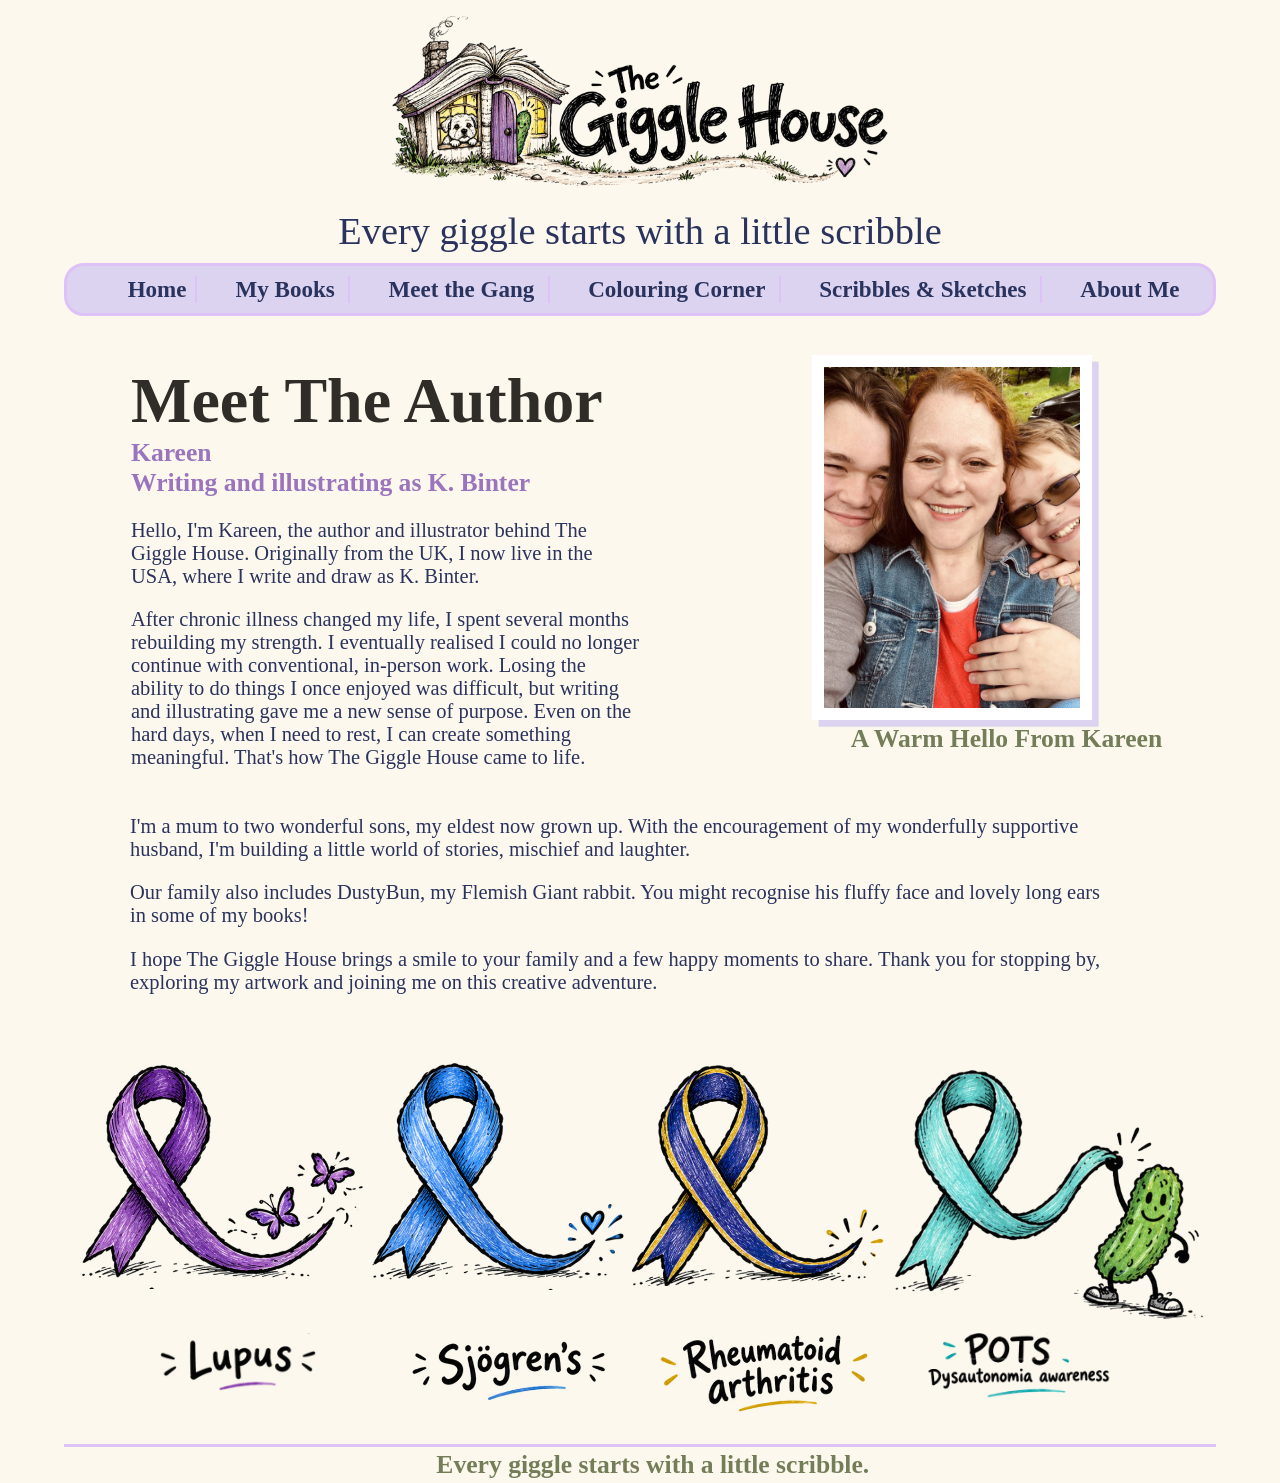
==== html/bios/author.html @ c8bb25c6 "Initial Website Commit The initial website - Completed." ====
<!DOCTYPE html>

<html lang="en">

<head>
    <meta charset="utf-8" />
    <title>The Giggle House - Meet The Author</title>

    <link rel="stylesheet" href="../../css/masterstyle.css" />
    <link rel="stylesheet" href="../../css/authorBio.css" />

    <style>
    </style>

</head>

<body>

    <div id="imageTop">

        <img src="../../res/images/GiggleHouseTitle.jpg" alt="Giggle House Logo" id="GiggleLogo" />


    </div>

    <p id="logoText">Every giggle starts with a little scribble</p>

    <div class="taskBar">

        <ul class="taskList">
            <li class="item" id="homeLink"><b><a href="../../index.html">Home</a></b></li>
            <li class="item"><b><a href="../books/booklist.html">My Books</a></b></li>
            <li class="item"><b><a href="../bios/biolist.html">Meet the Gang</a></b></li>
            <li class="item"><b><a href="../other/comingsoon.html">Colouring Corner</a></b></li>
            <li class="item"><b><a href="../other/comingsoon.html">Scribbles & Sketches</a></b></li>
            <li class="item"><b><a href="../bios/author.html">About Me</a></b></li>
        </ul>

    </div>

    <div class="body">
        <table class="bodyOne">
            <tr>
                <td>
                    <h1 class="bodyHeading">Meet The Author</h1>
                    <h2 class="bodyHeadingTwo">
                        Kareen
                    </h2>
                    <h2 class="bodyHeadingTwo">
                        Writing and illustrating as K. Binter
                    </h2>

                    <div class="bodyParagraph">
                        <p>Hello, I'm Kareen, the author and illustrator behind The Giggle House. Originally from the UK, I now live in the USA, where I write and draw as K. Binter.</p>

                        <p>
                            After chronic illness changed my life, I spent several months rebuilding my strength. I eventually realised I could no longer continue with conventional, in-person work.
                            Losing the ability to do things I once enjoyed was difficult, but writing and illustrating gave me a new sense of purpose. Even on the hard days, when I need to rest, I can create something meaningful.
                            That's how The Giggle House came to life.
                        </p>
                       

                    </div>
                </td>
                <td class="authorSide">
                    <img src="../../res/images/AuthorPhoto.jpg" alt="Photo Of Author" id="authorPhoto" />
                    <br />
                    <h3>A Warm Hello From Kareen</h3>
                </td>

        </table>
        <table class="bodyOne">
            <tr>
                <td class="bodyParagraph" id="bodyParagraphTwo">
                    <p>I'm a mum to two wonderful sons, my eldest now grown up. With the encouragement of my wonderfully supportive husband, I'm building a little world of stories, mischief and laughter.</p>
                    <p>Our family also includes DustyBun, my Flemish Giant rabbit. You might recognise his fluffy face and lovely long ears in some of my books!</p>
                    <p>
                        I hope The Giggle House brings a smile to your family and a few happy moments to share.
                        Thank you for stopping by, exploring my artwork and joining me on this creative adventure.
                    </p>
                </td>
            </tr>
            
        </table>
        <table id="ribbonContainer">
            <tr >
                <td>
                    <img src="../../res/images/LupusRibbon.jpg" alt="Lupus Ribbon" class="ribbon" id="lupusRibbon"/>
                </td>
                <td>
                    <img src="../../res/images/Ribbon_Sjogrens.jpg" alt="Sjogrens Ribbon" class="ribbon" />
                </td>
                <td>
                    <img src="../../res/images/ArthritisRibbon.jpg" alt="Rheumatoid Arthritis Ribbon" class="ribbon" />
                </td>
                <td>
                    <img src="../../res/images/PotsRibbon.jpg" alt="POTS Ribbon" class="ribbon" id="potsRibbon"/>
                </td>
            </tr>
            <tr id="lableContainer">
                <td>
                    <img src="../../res/images/LupusLable.jpg" alt="Lupus Lable" class="label" id="lupus"/>
                </td>
                <td>
                    <img src="../../res/images/SjogrensLable.jpg" alt="Sjogrens Lable" class="label" id="sjogrens"/>
                </td>
                <td>
                    <img src="../../res/images/ArthritisLable.jpg" alt="Rheumatoid Arthritis Lable" class="label" id="arthritis"/>
                </td>
                <td>
                    <img src="../../res/images/PotsLable.jpg" alt="POTS Lable" class="label" id="pots"/>
                </td>
            </tr>
        </table>
        <table class="bodySep">
            <tr>
                <td>
                    <h3 id="everyGiggle" style="margin-right: 8vw">Every giggle starts with a little scribble.</h3>
                </td>
            </tr>
        </table>
    </div>

   


</body>

</html>
---- css/masterstyle.css ----
/*REM = px / 16*/

body {
    background-color: #fcf8ed;
    margin: 0;
    font-family: Gabriola;
}

h1 {
    color: #050506
}

p {
    color: #2a335d;
}

#GiggleLogo { /*Master styling for the primary logo of the Giggle House*/
    width: 40vw;
    height: auto;
    display: block;
    margin-left: auto;
    margin-right: auto;
   
}

#logoText {
    margin: 0 auto;
    font-size: clamp(1rem, 3vw, 4rem);
    text-align: center;
    padding-bottom: 10px;
}

.taskBar { /* Master styling for the taskbar*/
    background-color: #dcd3f0;
    border-radius: 20px;
    width: 90vw;
    height: auto;
    min-height: 5vh;
    margin: 0 auto; /* Centers the taskbar */
    padding: 0.625em 1.25rem;
    display: flex;
    gap: 0;
    align-items: center;
    border: 0.25vw solid #dec1f7;
    overflow:hidden;
    box-sizing: border-box;
}

.taskBar b a {
    color: #2a335d;
}

.taskList { /*Master styling for the taskbar contents*/
    display: flex;
    align-items: center;
    margin: 0;
    list-style: none;
    width: 100%;
    box-sizing: border-box;
    overflow: hidden;
    justify-content: space-evenly;
 
}

.item { /*Each ul item*/
   flex: 0 0 auto;
   min-width: 0;
   padding: 0 0.5rem;
   white-space: nowrap;
   text-align: center;
 
}

.item a { /*each ul link*/
    text-decoration: none;
    font-size: clamp(0.65rem, 1.8vw, 4.0rem);
    white-space: nowrap;
    text-overflow: ellipsis;
    overflow: hidden;
    display: block;
}

.item a:hover {
    color: #9b74be;
}

.item + .item { /*creates the dividers*/
    border-left: 0.2vw solid #dec1f7;
    padding-left: 3vw;
    padding-right: 1vw;
}

#homeLink {
    padding-left: 0 !important;
}

#everyGiggle {
    text-align: center;
    color: #737e59;
}
---- css/authorBio.css ----
.bodyHeading {
    color: #302d29;
    font-size: 5vw;
    text-align: left;
    padding: 0;
    padding-left: 10vw;
    padding-top: 5vh;
    margin: 0;
}

.bodyParagraph {
    color: #302d29;
    text-align: left;
    padding:0;
    padding-left: 10vw;
    margin: 0;
    font-size: 1.6vw;
    width:40vw;
    height: auto;
}

.body h2{
    padding:0;
    margin: 0;
    color: #9b74be;
    padding-left: 10vw;
    font-size: 2vw;
}
.body h3 {
    padding: 0;
    margin: 0;
    color: #737e59;
    padding-left: 10vw;
    font-size: 2vw;
}

#authorPhoto {
    width: 20vw;
    height: auto;
    padding: 0;
    margin-left: auto;
    margin-right: auto;
    border: 1vw solid white;
    box-shadow: 0.521vw 0.521vw #dcd3f0;
}

.authorSide {
    padding-left: 13vw;
}

    .authorSide h3 {
     
        padding-left: 3vw;
    }

#bodyParagraphTwo {
    width: 77vw;
    height: auto;
    padding-top:0;
    margin:0;
    
}



#ribbonContainer {
    display: flex;
    justify-content: center;
}

.ribbon {
    width: 20vw;
    height: auto;
  
}

#lupusRibbon {
    width: 23vw;
}

#potsRibbon {
    width: 25vw;
    margin-top: 5vh;
}

.bodySep {
    margin: 0 auto;
    width: 90vw;
    border-top: 0.25vw solid #dec1f7;
}

#everyGiggle {
    text-align: center;
    color: #737e59;
}

#lableContainer {
    display: flex;
    justify-content: center;
}

.label {
    width: 20vw;
    height: auto;
    
}
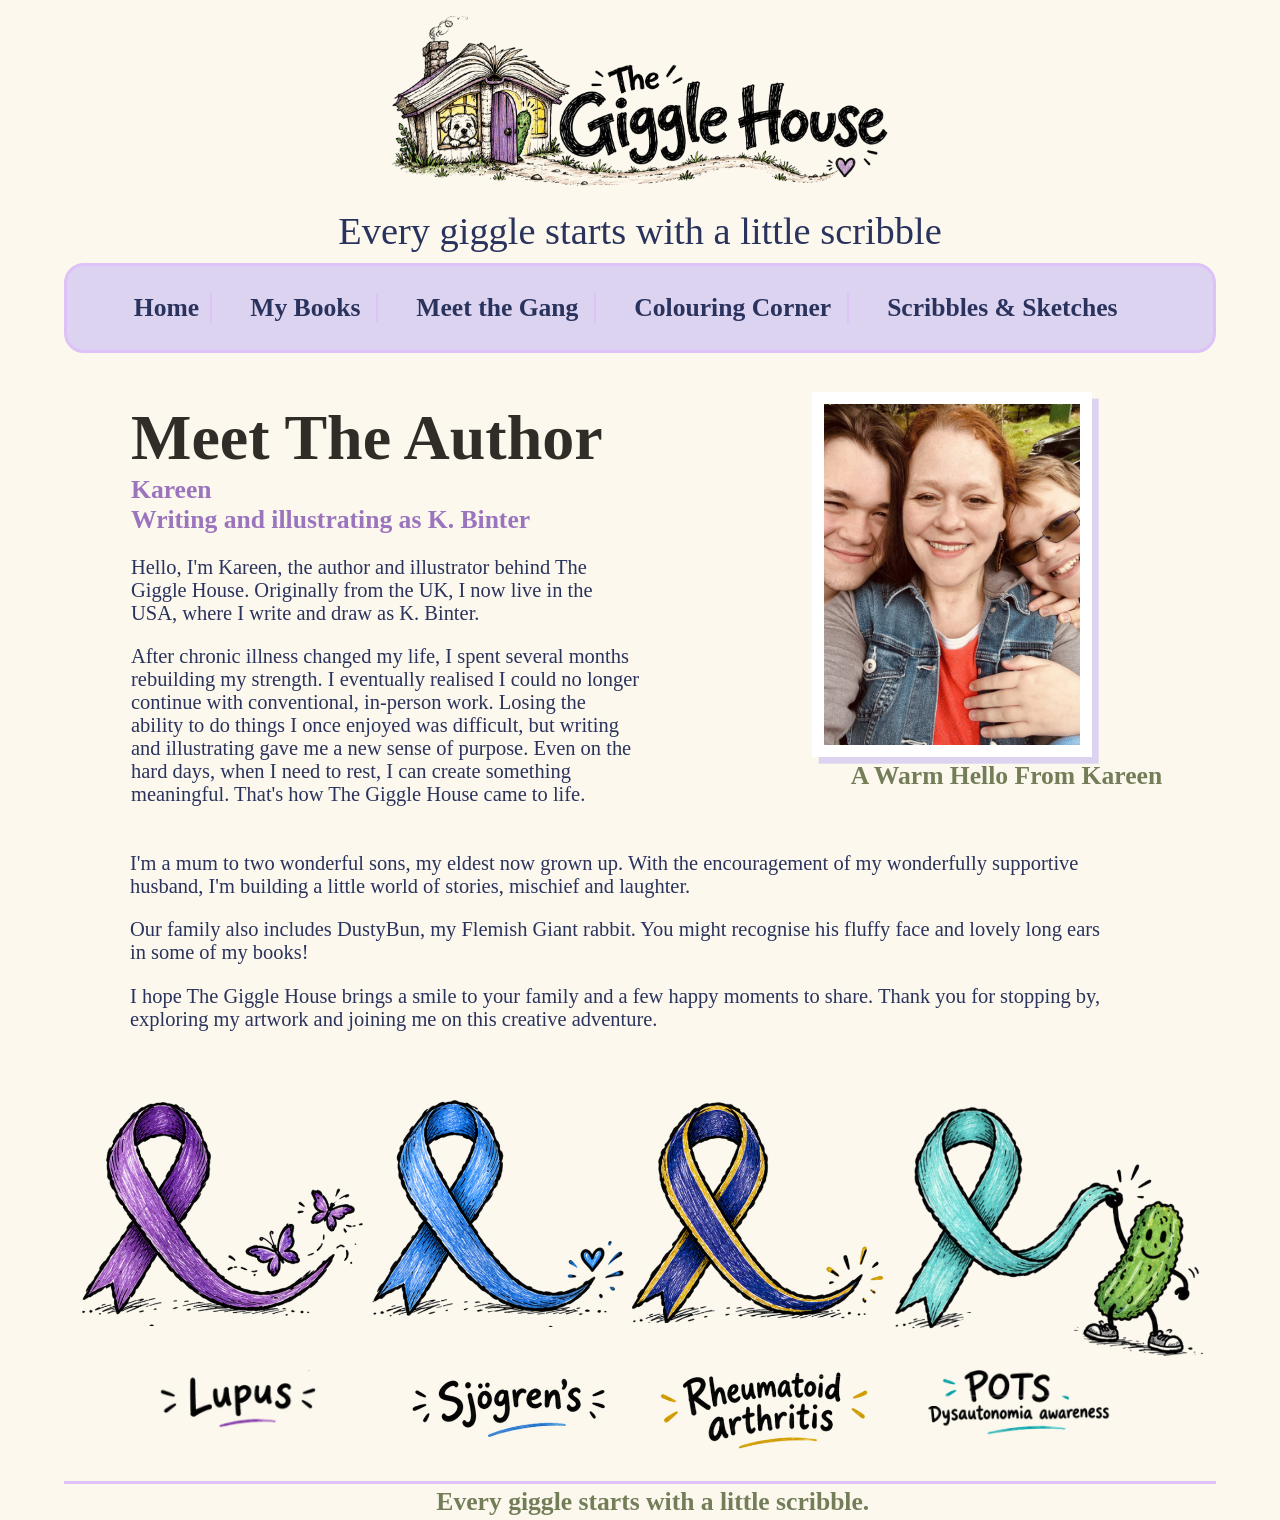
==== commit 77424916: "Fix HTML structure and formatting in author.html" ====
--- a/html/bios/author.html
+++ b/html/bios/author.html
@@ -33,7 +33,6 @@
             <li class="item"><b><a href="../bios/biolist.html">Meet the Gang</a></b></li>
             <li class="item"><b><a href="../other/comingsoon.html">Colouring Corner</a></b></li>
             <li class="item"><b><a href="../other/comingsoon.html">Scribbles & Sketches</a></b></li>
-            <li class="item"><b><a href="../bios/author.html">About Me</a></b></li>
         </ul>
 
     </div>
@@ -126,4 +125,4 @@
 
 </body>
 
-</html>+</html>
--- a/css/masterstyle.css
+++ b/css/masterstyle.css
@@ -37,7 +37,7 @@
     height: auto;
     min-height: 5vh;
     margin: 0 auto; /* Centers the taskbar */
-    padding: 0.625em 1.25rem;
+    padding: 3vh 1.25vw;
     display: flex;
     gap: 0;
     align-items: center;
@@ -59,6 +59,7 @@
     box-sizing: border-box;
     overflow: hidden;
     justify-content: space-evenly;
+    padding-right: 5vw;
  
 }
 
@@ -73,11 +74,11 @@
 
 .item a { /*each ul link*/
     text-decoration: none;
-    font-size: clamp(0.65rem, 1.8vw, 4.0rem);
+    font-size: 2vw;
     white-space: nowrap;
     text-overflow: ellipsis;
     overflow: hidden;
-    display: block;
+    
 }
 
 .item a:hover {
@@ -90,13 +91,32 @@
     padding-right: 1vw;
 }
 
-#homeLink {
-    padding-left: 0 !important;
-}
-
 #everyGiggle {
     text-align: center;
     color: #737e59;
 }
 
+@media (max-width: 768px) {
+    .taskBar {
+        width: 100%;
+        padding-left: 2vw;
+        padding-right: 2vw;
+    }
 
+    .taskList {
+        justify-content: flex-start !important;
+        padding-right: 40px !important;
+        overflow-x:visible !important
+    }
+
+    .item {
+        padding-left: 1vw !important;
+        padding-right: 1vw !important;
+        min-width: max-content !important;
+    }
+
+    .item + .item {
+        border-left: 0.25vw solid #dec1f7 !important;
+        padding-left: 1vw !important;
+    }
+}
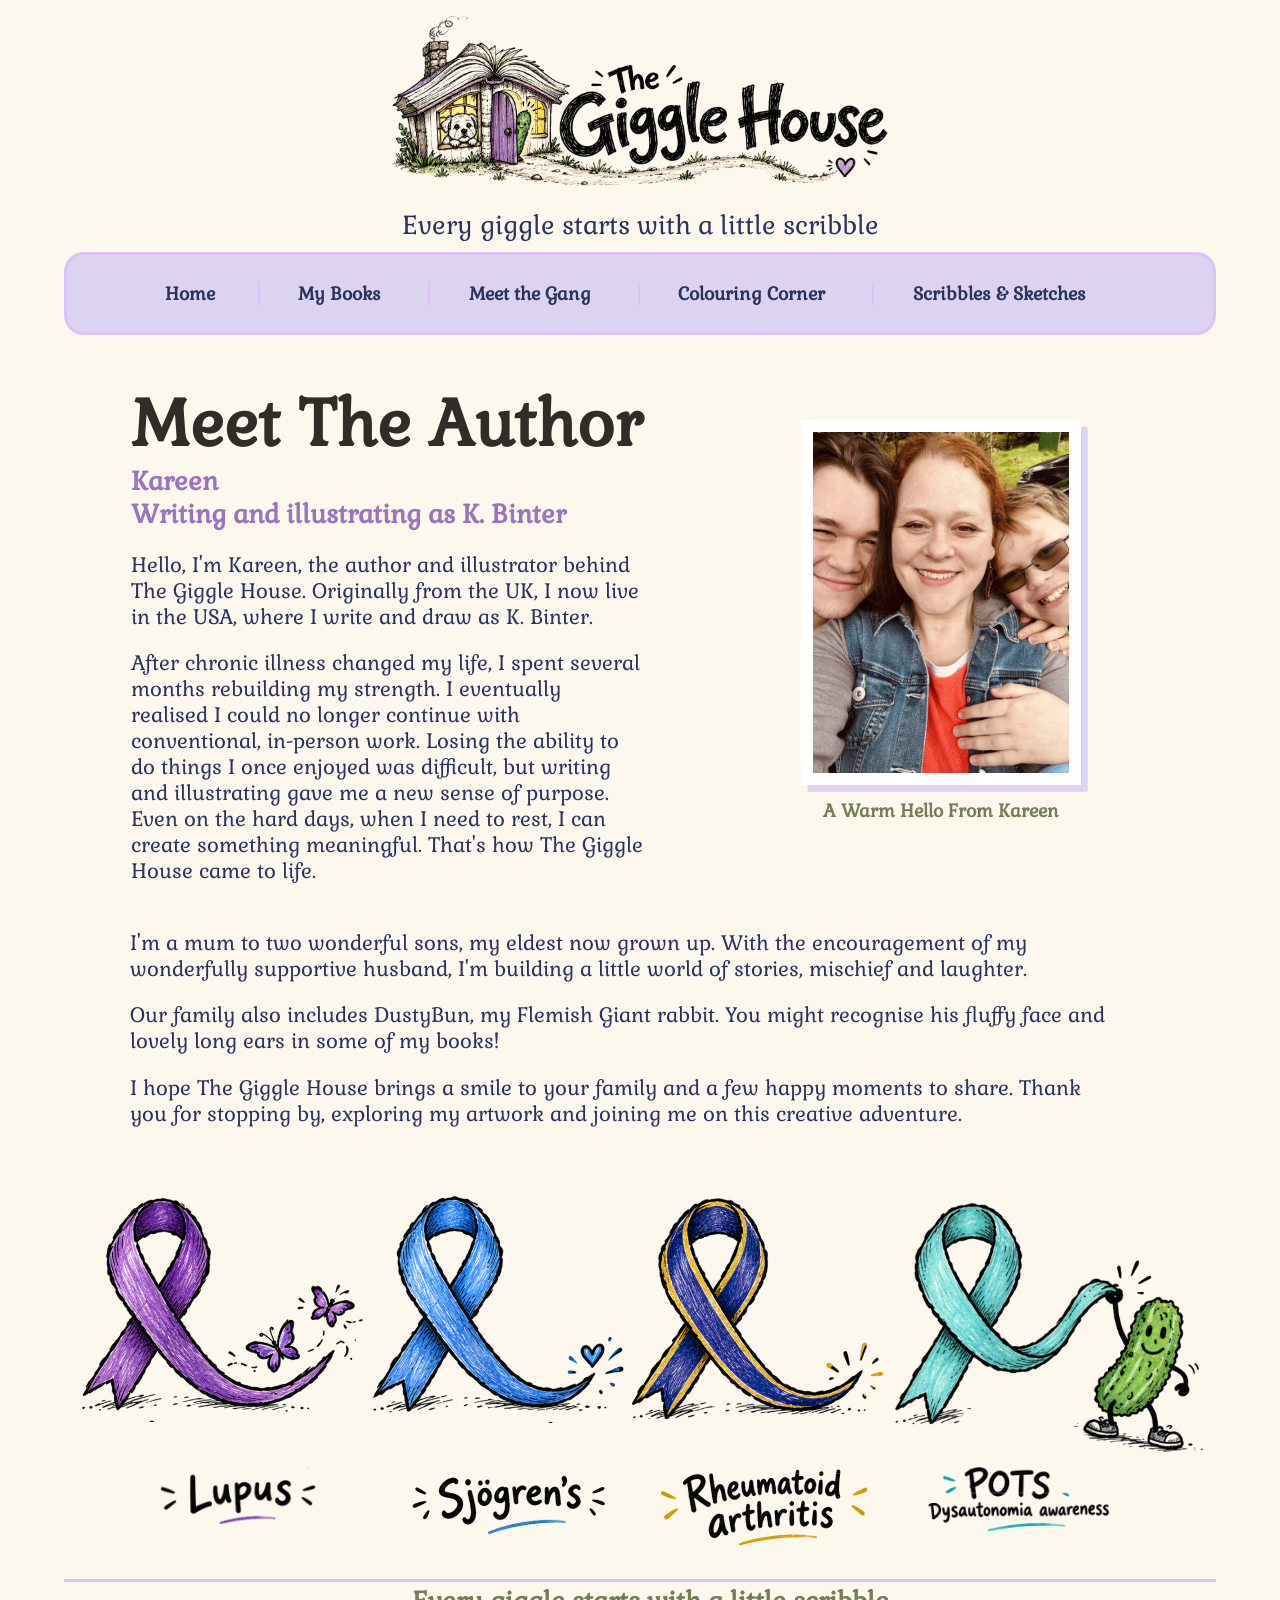
==== commit fe72d01d: "Fix HTML structure and update author details" ====
--- a/html/bios/author.html
+++ b/html/bios/author.html
@@ -61,12 +61,11 @@
 
                     </div>
                 </td>
-                <td class="authorSide">
+                <td>
                     <img src="../../res/images/AuthorPhoto.jpg" alt="Photo Of Author" id="authorPhoto" />
-                    <br />
-                    <h3>A Warm Hello From Kareen</h3>
+                    <h3 id="authorPicSub">A Warm Hello From Kareen</h3>
                 </td>
-
+            </tr>
         </table>
         <table class="bodyOne">
             <tr>
--- a/css/masterstyle.css
+++ b/css/masterstyle.css
@@ -1,10 +1,21 @@
 /*REM = px / 16*/
+
+
+@font-face {
+    font-family: 'Gabriela';
+    src: url('../res/fonts/Gabriela-Regular.woff2') format('woff2'), url('../res/fonts/Gabriela-Regular.woff') format('woff');
+    font-weight: normal;
+    font-style: normal;
+    font-display: swap;
+}
 
 body {
     background-color: #fcf8ed;
     margin: 0;
-    font-family: Gabriola;
+    font-family: Gabriela;
+   
 }
+
 
 h1 {
     color: #050506
@@ -25,7 +36,7 @@
 
 #logoText {
     margin: 0 auto;
-    font-size: clamp(1rem, 3vw, 4rem);
+    font-size: clamp(1rem, 2vw, 4rem);
     text-align: center;
     padding-bottom: 10px;
 }
@@ -74,7 +85,7 @@
 
 .item a { /*each ul link*/
     text-decoration: none;
-    font-size: 2vw;
+    font-size: 1.4vw;
     white-space: nowrap;
     text-overflow: ellipsis;
     overflow: hidden;
@@ -96,27 +107,4 @@
     color: #737e59;
 }
 
-@media (max-width: 768px) {
-    .taskBar {
-        width: 100%;
-        padding-left: 2vw;
-        padding-right: 2vw;
-    }
 
-    .taskList {
-        justify-content: flex-start !important;
-        padding-right: 40px !important;
-        overflow-x:visible !important
-    }
-
-    .item {
-        padding-left: 1vw !important;
-        padding-right: 1vw !important;
-        min-width: max-content !important;
-    }
-
-    .item + .item {
-        border-left: 0.25vw solid #dec1f7 !important;
-        padding-left: 1vw !important;
-    }
-}
--- a/css/authorBio.css
+++ b/css/authorBio.css
@@ -39,20 +39,20 @@
     width: 20vw;
     height: auto;
     padding: 0;
-    margin-left: auto;
+    margin-left: 12vw;
     margin-right: auto;
     border: 1vw solid white;
     box-shadow: 0.521vw 0.521vw #dcd3f0;
 }
 
-.authorSide {
-    padding-left: 13vw;
+
+#authorPicSub {
+    font-size: 1.4vw !important;
+    text-align: center;
+    margin-left: 2vw;
+    margin-top: 1vh;
 }
 
-    .authorSide h3 {
-     
-        padding-left: 3vw;
-    }
 
 #bodyParagraphTwo {
     width: 77vw;
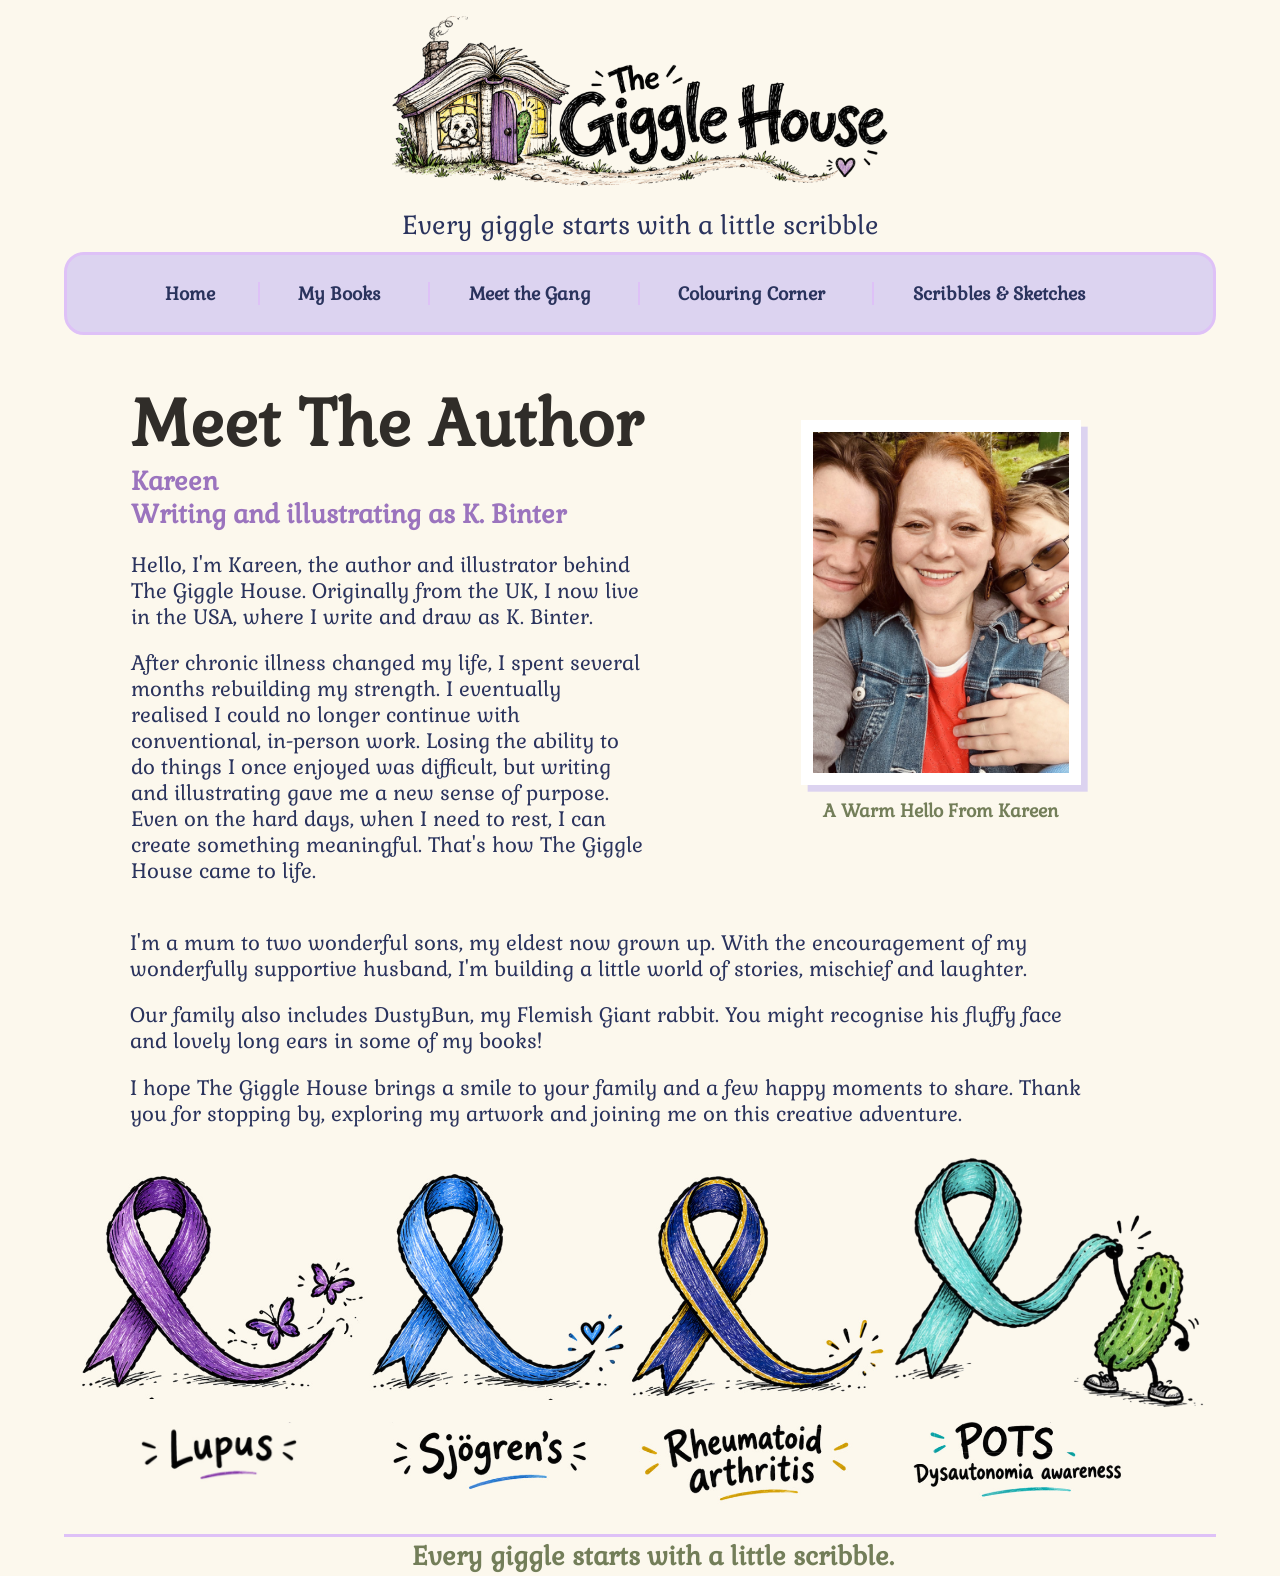
==== commit 4b00414f: "Fix HTML formatting and structure for author page" ====
--- a/html/bios/author.html
+++ b/html/bios/author.html
@@ -67,9 +67,9 @@
                 </td>
             </tr>
         </table>
-        <table class="bodyOne">
+        <table class="bodyTwo">
             <tr>
-                <td class="bodyParagraph" id="bodyParagraphTwo">
+                <td id="bodyParagraphTwo">
                     <p>I'm a mum to two wonderful sons, my eldest now grown up. With the encouragement of my wonderfully supportive husband, I'm building a little world of stories, mischief and laughter.</p>
                     <p>Our family also includes DustyBun, my Flemish Giant rabbit. You might recognise his fluffy face and lovely long ears in some of my books!</p>
                     <p>
--- a/css/authorBio.css
+++ b/css/authorBio.css
@@ -55,12 +55,16 @@
 
 
 #bodyParagraphTwo {
-    width: 77vw;
+    color: #302d29;
+    text-align: left;
+    padding: 0;
+    padding-left: 10vw;
+    padding-right: 15vw;
+    margin: 0;
+    font-size: 1.6vw !important;
     height: auto;
-    padding-top:0;
-    margin:0;
-    
 }
+
 
 
 
@@ -81,7 +85,7 @@
 
 #potsRibbon {
     width: 25vw;
-    margin-top: 5vh;
+    min-width: 25vw;
 }
 
 .bodySep {
@@ -106,9 +110,12 @@
     
 }
 
+#pots {
+
+    width: 23vw;
+}
 
 
 
 
 
-
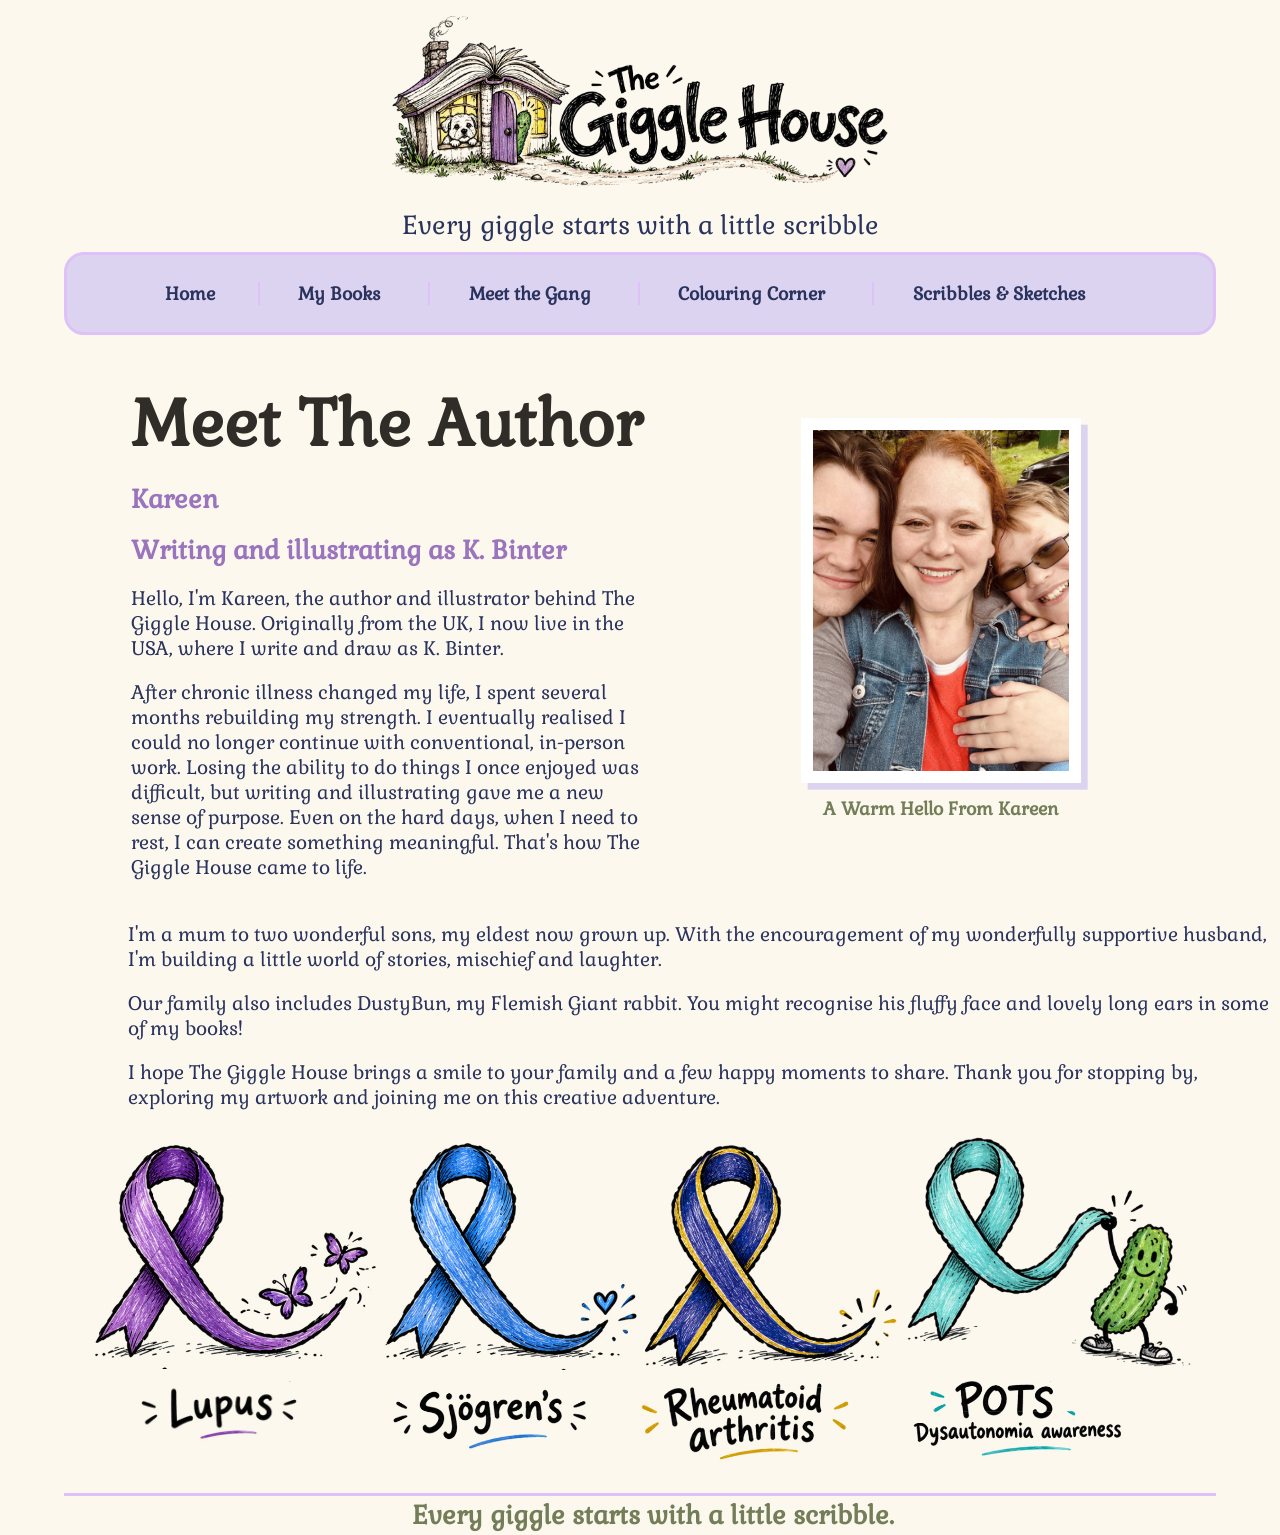
==== commit 970b1d2d: "Refactor author.html for improved structure" ====
--- a/html/bios/author.html
+++ b/html/bios/author.html
@@ -57,7 +57,7 @@
                             Losing the ability to do things I once enjoyed was difficult, but writing and illustrating gave me a new sense of purpose. Even on the hard days, when I need to rest, I can create something meaningful.
                             That's how The Giggle House came to life.
                         </p>
-                       
+
 
                     </div>
                 </td>
@@ -67,23 +67,20 @@
                 </td>
             </tr>
         </table>
-        <table class="bodyTwo">
+
+        <div id="bodyParagraphTwo">
+            <p>I'm a mum to two wonderful sons, my eldest now grown up. With the encouragement of my wonderfully supportive husband, I'm building a little world of stories, mischief and laughter.</p>
+            <p>Our family also includes DustyBun, my Flemish Giant rabbit. You might recognise his fluffy face and lovely long ears in some of my books!</p>
+            <p>
+                I hope The Giggle House brings a smile to your family and a few happy moments to share.
+                Thank you for stopping by, exploring my artwork and joining me on this creative adventure.
+            </p>
+        </div>
+        
+        <table id="ribbonContainer">
             <tr>
-                <td id="bodyParagraphTwo">
-                    <p>I'm a mum to two wonderful sons, my eldest now grown up. With the encouragement of my wonderfully supportive husband, I'm building a little world of stories, mischief and laughter.</p>
-                    <p>Our family also includes DustyBun, my Flemish Giant rabbit. You might recognise his fluffy face and lovely long ears in some of my books!</p>
-                    <p>
-                        I hope The Giggle House brings a smile to your family and a few happy moments to share.
-                        Thank you for stopping by, exploring my artwork and joining me on this creative adventure.
-                    </p>
-                </td>
-            </tr>
-            
-        </table>
-        <table id="ribbonContainer">
-            <tr >
                 <td>
-                    <img src="../../res/images/LupusRibbon.jpg" alt="Lupus Ribbon" class="ribbon" id="lupusRibbon"/>
+                    <img src="../../res/images/LupusRibbon.jpg" alt="Lupus Ribbon" class="ribbon" id="lupusRibbon" />
                 </td>
                 <td>
                     <img src="../../res/images/Ribbon_Sjogrens.jpg" alt="Sjogrens Ribbon" class="ribbon" />
@@ -92,21 +89,21 @@
                     <img src="../../res/images/ArthritisRibbon.jpg" alt="Rheumatoid Arthritis Ribbon" class="ribbon" />
                 </td>
                 <td>
-                    <img src="../../res/images/PotsRibbon.jpg" alt="POTS Ribbon" class="ribbon" id="potsRibbon"/>
+                    <img src="../../res/images/PotsRibbon.jpg" alt="POTS Ribbon" class="ribbon" id="potsRibbon" />
                 </td>
             </tr>
             <tr id="lableContainer">
                 <td>
-                    <img src="../../res/images/LupusLable.jpg" alt="Lupus Lable" class="label" id="lupus"/>
+                    <img src="../../res/images/LupusLable.jpg" alt="Lupus Lable" class="label" id="lupus" />
                 </td>
                 <td>
-                    <img src="../../res/images/SjogrensLable.jpg" alt="Sjogrens Lable" class="label" id="sjogrens"/>
+                    <img src="../../res/images/SjogrensLable.jpg" alt="Sjogrens Lable" class="label" id="sjogrens" />
                 </td>
                 <td>
-                    <img src="../../res/images/ArthritisLable.jpg" alt="Rheumatoid Arthritis Lable" class="label" id="arthritis"/>
+                    <img src="../../res/images/ArthritisLable.jpg" alt="Rheumatoid Arthritis Lable" class="label" id="arthritis" />
                 </td>
                 <td>
-                    <img src="../../res/images/PotsLable.jpg" alt="POTS Lable" class="label" id="pots"/>
+                    <img src="../../res/images/PotsLable.jpg" alt="POTS Lable" class="label" id="pots" />
                 </td>
             </tr>
         </table>
@@ -119,7 +116,7 @@
         </table>
     </div>
 
-   
+
 
 
 </body>
--- a/css/authorBio.css
+++ b/css/authorBio.css
@@ -12,11 +12,11 @@
 .bodyParagraph {
     color: #302d29;
     text-align: left;
-    padding:0;
+    padding: 0;
     padding-left: 10vw;
     margin: 0;
-    font-size: 1.6vw;
-    width:40vw;
+    font-size: clamp(0.5rem, 1.5vw, 2rem) !important;
+    width: 40vw;
     height: auto;
 }
 
@@ -26,6 +26,8 @@
     color: #9b74be;
     padding-left: 10vw;
     font-size: 2vw;
+
+    margin-top: 2vh;
 }
 .body h3 {
     padding: 0;
@@ -59,12 +61,18 @@
     text-align: left;
     padding: 0;
     padding-left: 10vw;
-    padding-right: 15vw;
+    
     margin: 0;
-    font-size: 1.6vw !important;
-    height: auto;
+    
+    font-size: clamp(0.5rem, 1.5vw, 2rem) !important;
 }
 
+.bodyTwo {
+    display: flex;
+    justify-content: center;
+    margin-bottom: 10vh;
+    width: 85vw;
+}
 
 
 
@@ -84,8 +92,9 @@
 }
 
 #potsRibbon {
-    width: 25vw;
-    min-width: 25vw;
+    width: 23vw;
+    min-width: 23vw;
+    
 }
 
 .bodySep {
@@ -108,6 +117,8 @@
     width: 20vw;
     height: auto;
     
+
+    
 }
 
 #pots {
@@ -119,3 +130,6 @@
 
 
 
+
+
+
